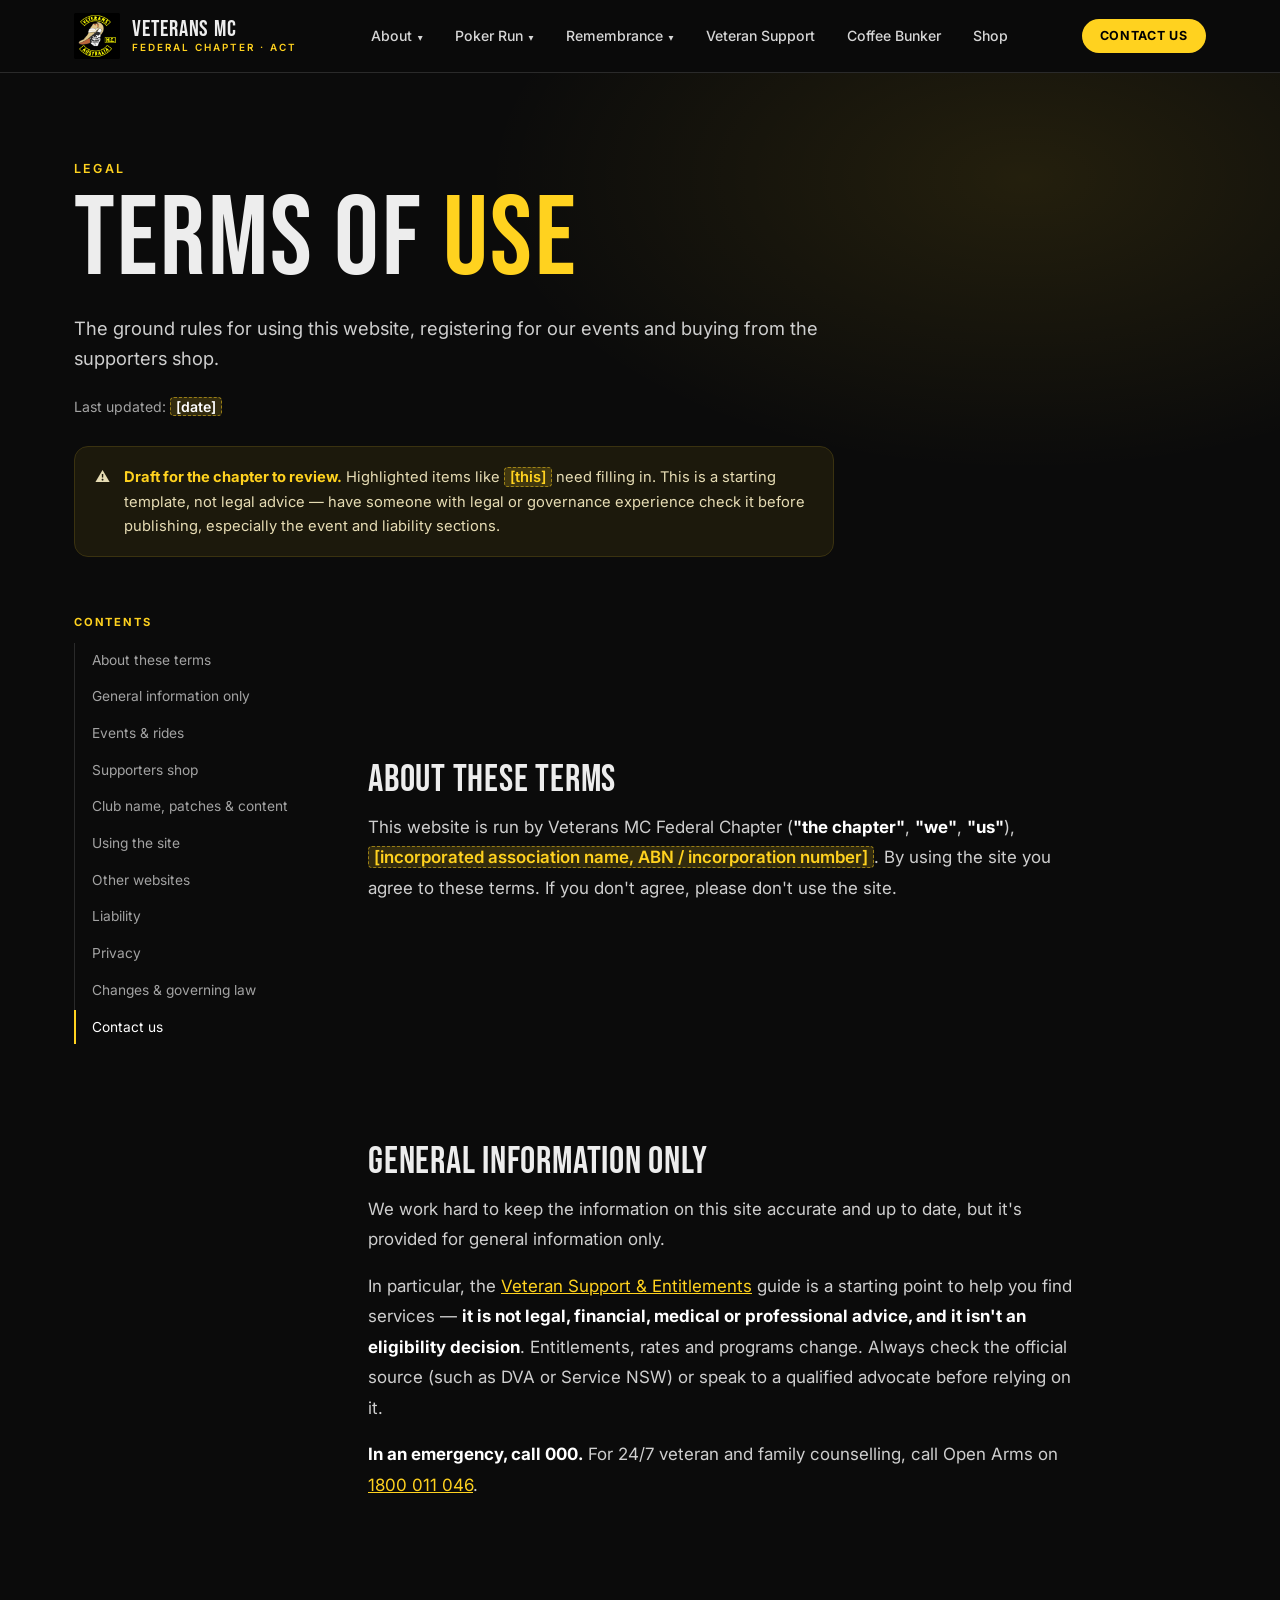
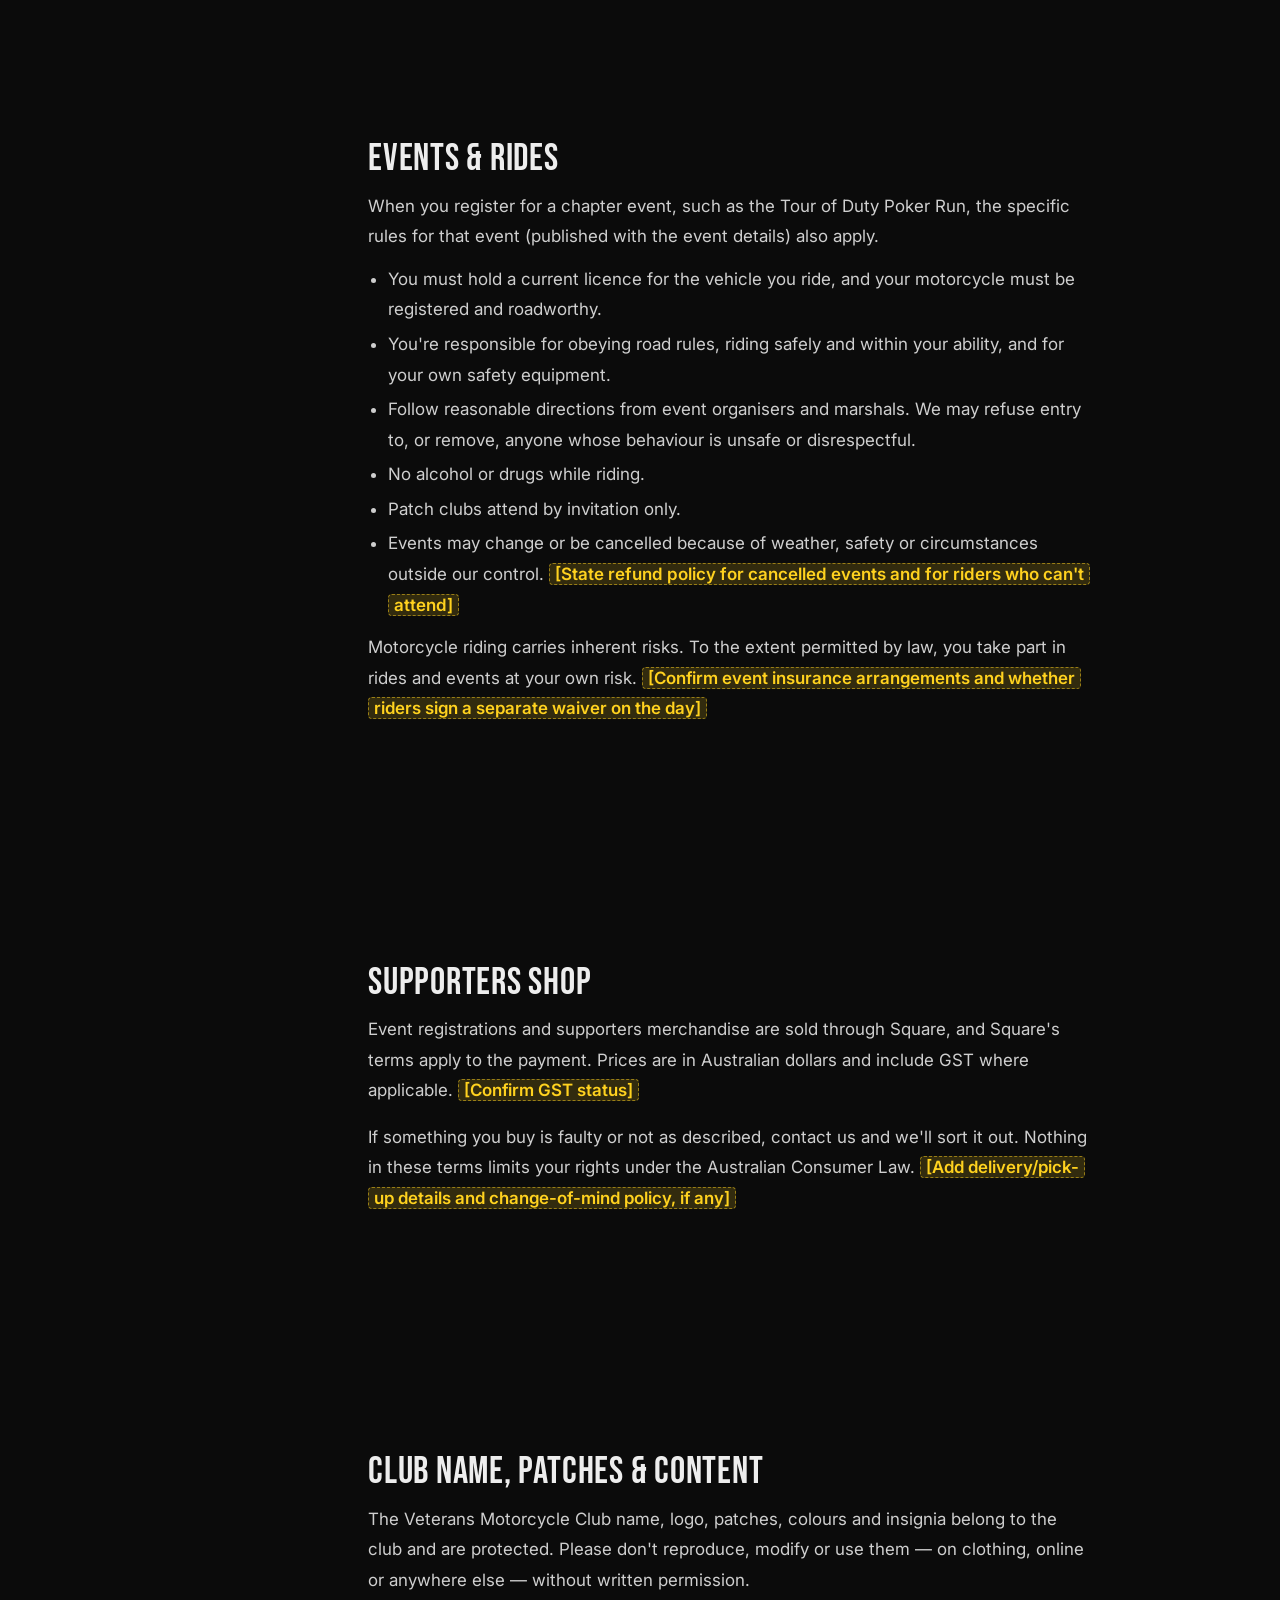
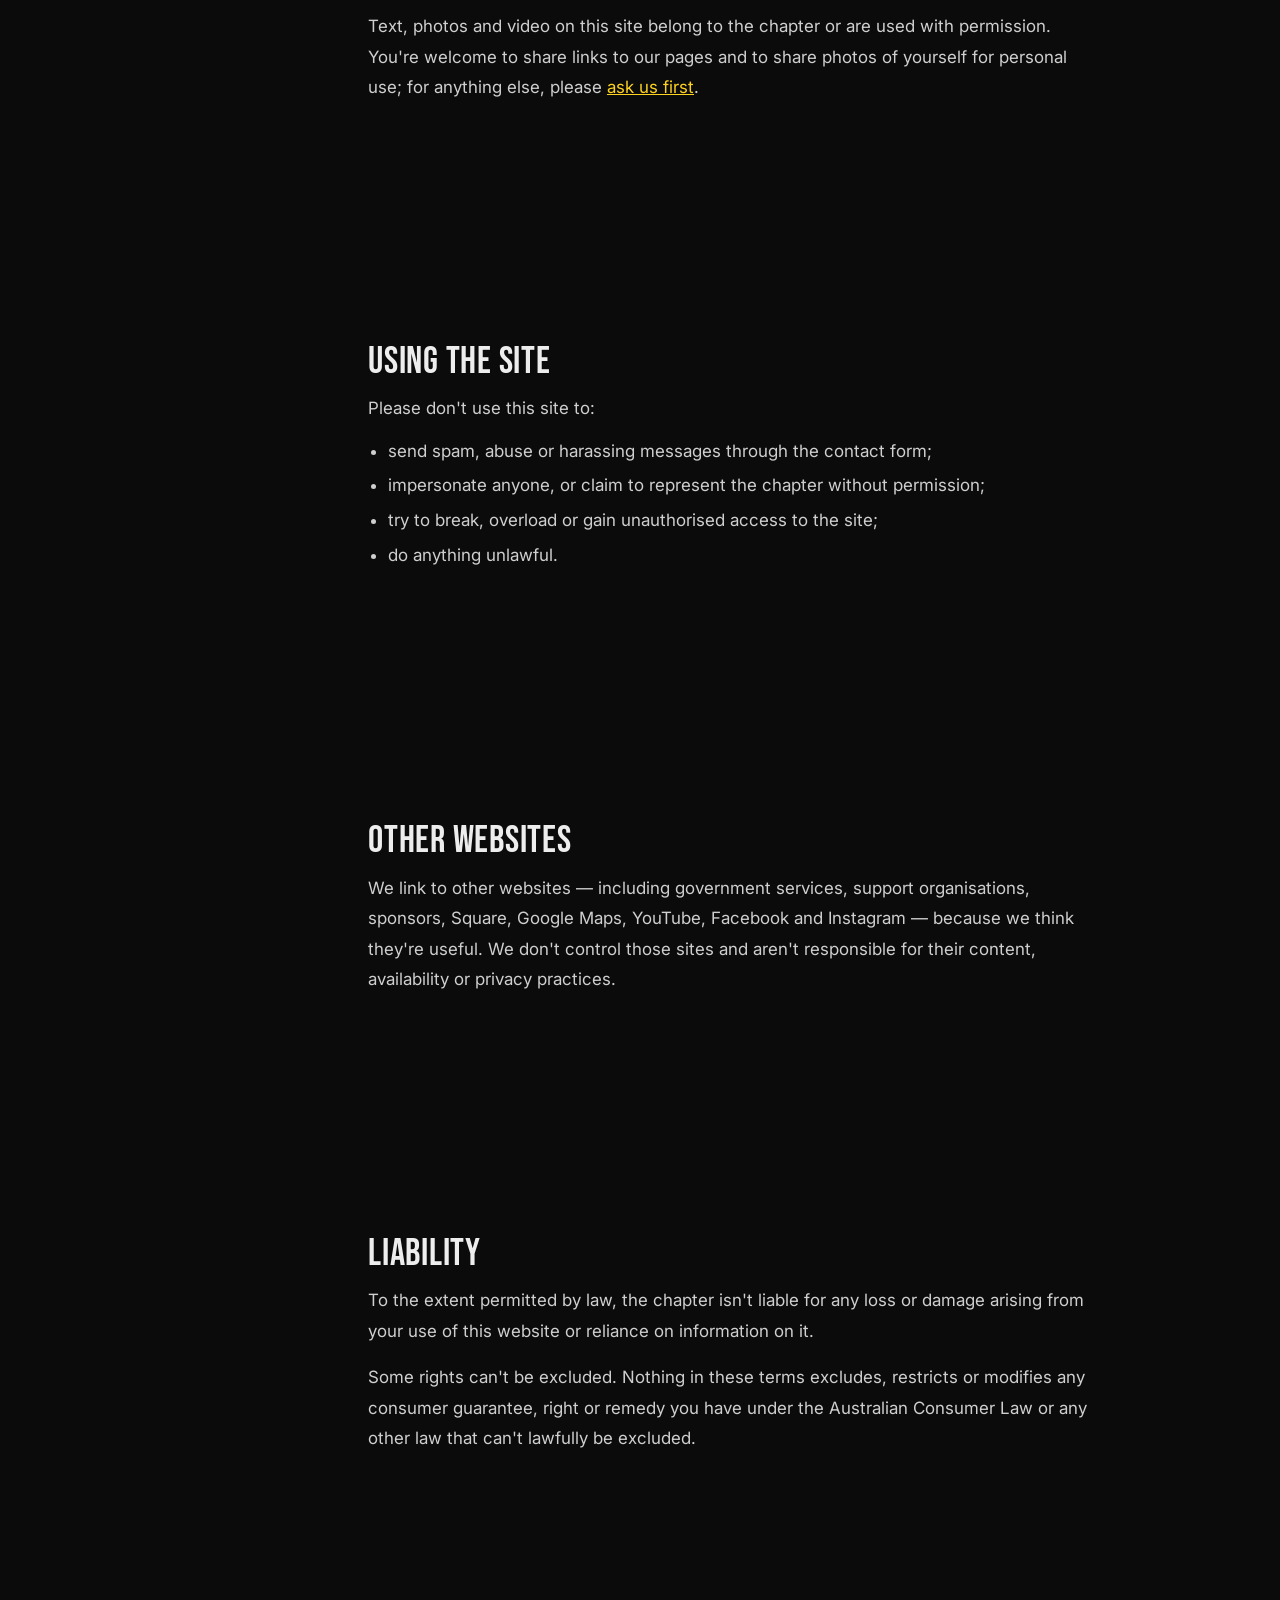
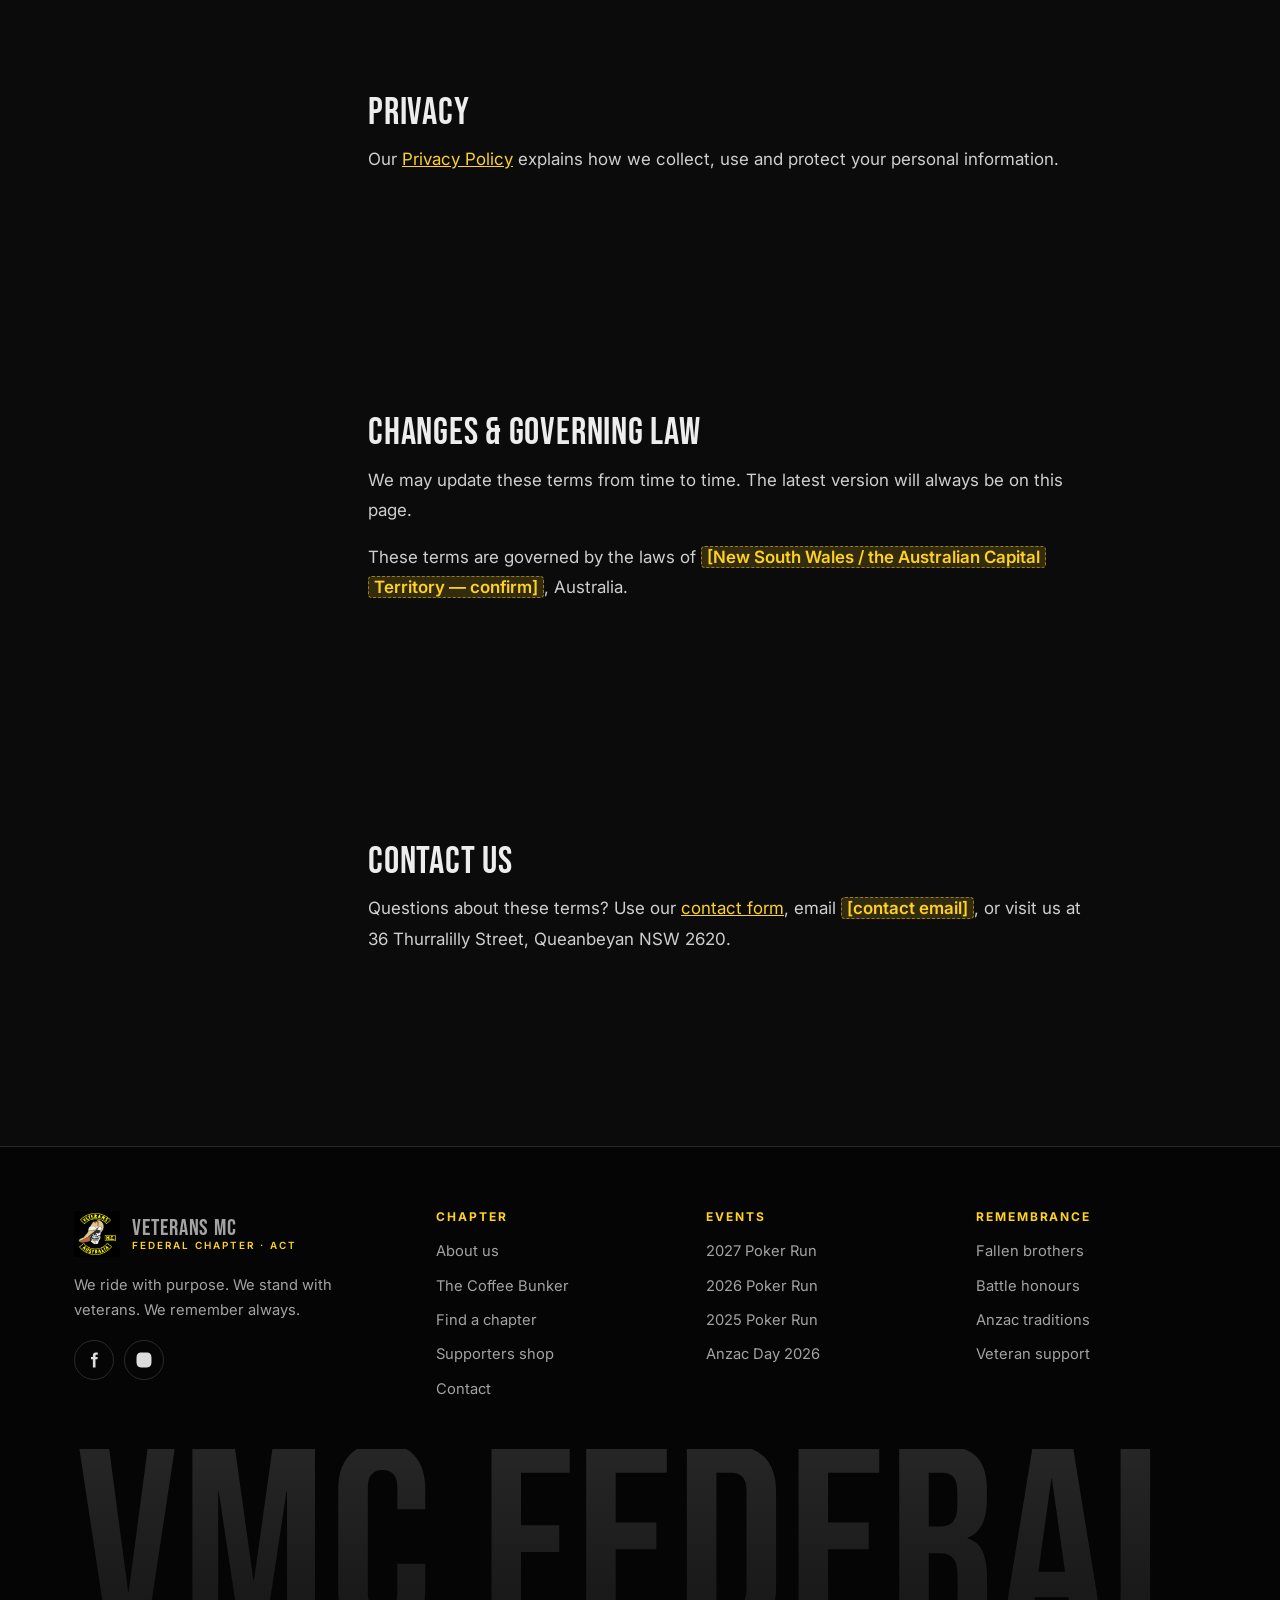
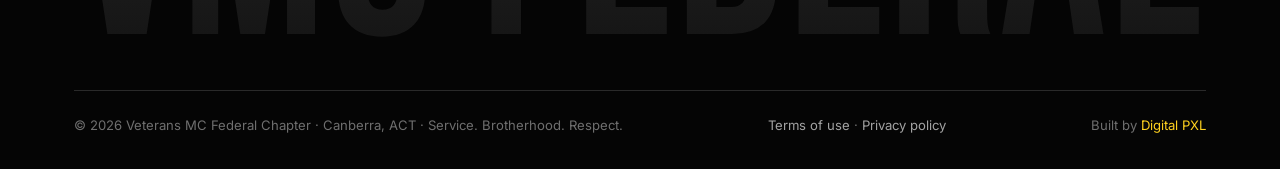
==== terms-of-use.html @ b3f66f4e "Add files via upload" ====
<!DOCTYPE html>
<html lang="en-AU">
<head>
<meta charset="utf-8">
<meta name="viewport" content="width=device-width, initial-scale=1">
<link rel="icon" href="favicon-32.png" type="image/png" sizes="32x32">
<link rel="icon" href="logo.png" type="image/png" sizes="300x300">
<link rel="apple-touch-icon" href="apple-touch-icon.png">
<meta name="theme-color" content="#0b0b0b">
<title>Terms of Use | Veterans MC Federal Chapter</title>
<meta name="description" content="Terms for using the Veterans MC Federal Chapter website, events and supporters shop.">
<link rel="preconnect" href="https://fonts.googleapis.com">
<link rel="preconnect" href="https://fonts.gstatic.com" crossorigin>
<link href="https://fonts.googleapis.com/css2?family=Bebas+Neue&family=Inter:wght@400;500;600;700&family=Source+Serif+4:ital,wght@0,400;1,400&display=swap" rel="stylesheet">
<link rel="stylesheet" href="styles.css">
</head>
<body>
<div id="site-header"></div>

<main id="main">
  <section class="phero plain" style="padding:90px 0 40px">
    <div class="wrap">
      <span class="eyebrow">Legal</span>
      <h1>Terms of <em>Use</em></h1>
      <p class="lead">The ground rules for using this website, registering for our events and buying from the supporters shop.</p>
      <div class="meta-row"><span>Last updated: <b class="ph-fill">[date]</b></span></div>
      <div class="draftnote"><span>⚠</span><div><b>Draft for the chapter to review.</b> Highlighted items like <span class="ph-fill">[this]</span> need filling in. This is a starting template, not legal advice — have someone with legal or governance experience check it before publishing, especially the event and liability sections.</div></div>
    </div>
  </section>

  <section style="padding-top:20px">
    <div class="wrap legal">
      <nav class="toc" aria-label="On this page">
        <b>Contents</b>
        <ol>
          <li><a href="#about">About these terms</a></li>
          <li><a href="#info">General information only</a></li>
          <li><a href="#events">Events &amp; rides</a></li>
          <li><a href="#shop">Supporters shop</a></li>
          <li><a href="#ip">Club name, patches &amp; content</a></li>
          <li><a href="#conduct">Using the site</a></li>
          <li><a href="#links">Other websites</a></li>
          <li><a href="#liability">Liability</a></li>
          <li><a href="#privacy">Privacy</a></li>
          <li><a href="#changes">Changes &amp; governing law</a></li>
          <li><a href="#contact">Contact us</a></li>
        </ol>
      </nav>

      <article class="prose">
        <section id="about">
          <h2>About these terms</h2>
          <p>This website is run by Veterans MC Federal Chapter (<strong>"the chapter"</strong>, <strong>"we"</strong>, <strong>"us"</strong>), <span class="ph-fill">[incorporated association name, ABN / incorporation number]</span>. By using the site you agree to these terms. If you don't agree, please don't use the site.</p>
        </section>

        <section id="info">
          <h2>General information only</h2>
          <p>We work hard to keep the information on this site accurate and up to date, but it's provided for general information only.</p>
          <p>In particular, the <a href="veteran-support.html">Veteran Support &amp; Entitlements</a> guide is a starting point to help you find services — <strong>it is not legal, financial, medical or professional advice, and it isn't an eligibility decision</strong>. Entitlements, rates and programs change. Always check the official source (such as DVA or Service NSW) or speak to a qualified advocate before relying on it.</p>
          <p><strong>In an emergency, call 000.</strong> For 24/7 veteran and family counselling, call Open Arms on <a href="tel:1800011046">1800 011 046</a>.</p>
        </section>

        <section id="events">
          <h2>Events &amp; rides</h2>
          <p>When you register for a chapter event, such as the Tour of Duty Poker Run, the specific rules for that event (published with the event details) also apply.</p>
          <ul>
            <li>You must hold a current licence for the vehicle you ride, and your motorcycle must be registered and roadworthy.</li>
            <li>You're responsible for obeying road rules, riding safely and within your ability, and for your own safety equipment.</li>
            <li>Follow reasonable directions from event organisers and marshals. We may refuse entry to, or remove, anyone whose behaviour is unsafe or disrespectful.</li>
            <li>No alcohol or drugs while riding.</li>
            <li>Patch clubs attend by invitation only.</li>
            <li>Events may change or be cancelled because of weather, safety or circumstances outside our control. <span class="ph-fill">[State refund policy for cancelled events and for riders who can't attend]</span></li>
          </ul>
          <p>Motorcycle riding carries inherent risks. To the extent permitted by law, you take part in rides and events at your own risk. <span class="ph-fill">[Confirm event insurance arrangements and whether riders sign a separate waiver on the day]</span></p>
        </section>

        <section id="shop">
          <h2>Supporters shop</h2>
          <p>Event registrations and supporters merchandise are sold through Square, and Square's terms apply to the payment. Prices are in Australian dollars and include GST where applicable. <span class="ph-fill">[Confirm GST status]</span></p>
          <p>If something you buy is faulty or not as described, contact us and we'll sort it out. Nothing in these terms limits your rights under the Australian Consumer Law. <span class="ph-fill">[Add delivery/pick-up details and change-of-mind policy, if any]</span></p>
        </section>

        <section id="ip">
          <h2>Club name, patches &amp; content</h2>
          <p>The Veterans Motorcycle Club name, logo, patches, colours and insignia belong to the club and are protected. Please don't reproduce, modify or use them — on clothing, online or anywhere else — without written permission.</p>
          <p>Text, photos and video on this site belong to the chapter or are used with permission. You're welcome to share links to our pages and to share photos of yourself for personal use; for anything else, please <a href="contact.html">ask us first</a>.</p>
        </section>

        <section id="conduct">
          <h2>Using the site</h2>
          <p>Please don't use this site to:</p>
          <ul>
            <li>send spam, abuse or harassing messages through the contact form;</li>
            <li>impersonate anyone, or claim to represent the chapter without permission;</li>
            <li>try to break, overload or gain unauthorised access to the site;</li>
            <li>do anything unlawful.</li>
          </ul>
        </section>

        <section id="links">
          <h2>Other websites</h2>
          <p>We link to other websites — including government services, support organisations, sponsors, Square, Google Maps, YouTube, Facebook and Instagram — because we think they're useful. We don't control those sites and aren't responsible for their content, availability or privacy practices.</p>
        </section>

        <section id="liability">
          <h2>Liability</h2>
          <p>To the extent permitted by law, the chapter isn't liable for any loss or damage arising from your use of this website or reliance on information on it.</p>
          <p>Some rights can't be excluded. Nothing in these terms excludes, restricts or modifies any consumer guarantee, right or remedy you have under the Australian Consumer Law or any other law that can't lawfully be excluded.</p>
        </section>

        <section id="privacy">
          <h2>Privacy</h2>
          <p>Our <a href="privacy-policy.html">Privacy Policy</a> explains how we collect, use and protect your personal information.</p>
        </section>

        <section id="changes">
          <h2>Changes &amp; governing law</h2>
          <p>We may update these terms from time to time. The latest version will always be on this page.</p>
          <p>These terms are governed by the laws of <span class="ph-fill">[New South Wales / the Australian Capital Territory — confirm]</span>, Australia.</p>
        </section>

        <section id="contact">
          <h2>Contact us</h2>
          <p>Questions about these terms? Use our <a href="contact.html">contact form</a>, email <span class="ph-fill">[contact email]</span>, or visit us at 36 Thurralilly Street, Queanbeyan NSW 2620.</p>
        </section>
      </article>
    </div>
  </section>
</main>

<div id="site-footer"></div>
<script src="site.js"></script>
<script>
  const tl = [...document.querySelectorAll(".toc a")];
  const spy = new IntersectionObserver(es => es.forEach(e => { if (e.isIntersecting) tl.forEach(a => a.classList.toggle("on", a.hash === "#" + e.target.id)); }), { rootMargin: "-25% 0px -65% 0px" });
  document.querySelectorAll(".prose section").forEach(s => spy.observe(s));
</script>
</body>
</html>
---- styles.css ----
:root{
    --bg:#0b0b0b; --bg-2:#141414; --bg-3:#1c1c1c; --line:#2a2a2a;
    --text:#ededed; --muted:#a3a3a3; --yellow:#ffd21f; --yellow-d:#e0b800;
    --radius:14px; --max:1180px;
    --img:"https://www.vmcfederal.com.au/wp-content/uploads";
  }
  *{box-sizing:border-box;margin:0;padding:0}
  html{scroll-behavior:smooth;scroll-padding-top:80px}
  body{background:var(--bg);color:var(--text);font:400 17px/1.65 Inter,system-ui,sans-serif;-webkit-font-smoothing:antialiased}
  img{display:block;max-width:100%}
  a{color:inherit}
  .wrap{max-width:var(--max);margin:0 auto;padding:0 24px}
  h1,h2,h3,.display{font-family:"Bebas Neue",Impact,sans-serif;font-weight:400;letter-spacing:.02em;line-height:1}
  h2{font-size:clamp(2.4rem,5vw,3.6rem)}
  h3{font-size:1.75rem}
  .eyebrow{font:600 .78rem/1 Inter,sans-serif;letter-spacing:.18em;text-transform:uppercase;color:var(--yellow);margin-bottom:14px;display:block}
  .lead{font-size:1.15rem;color:#cfcfcf;max-width:62ch}
  .muted{color:var(--muted)}
  section{padding:96px 0}
  .skip{position:absolute;left:-999px;top:8px;background:var(--yellow);color:#000;padding:8px 14px;z-index:100}
  .skip:focus{left:8px}
  :focus-visible{outline:2px solid var(--yellow);outline-offset:3px}

  /* Buttons */
  .btn{display:inline-flex;align-items:center;gap:8px;padding:14px 24px;border-radius:999px;font:700 .9rem/1 Inter,sans-serif;letter-spacing:.06em;text-transform:uppercase;text-decoration:none;transition:.2s}
  .btn-primary{background:var(--yellow);color:#000}
  .btn-primary:hover{background:#fff}
  .btn-ghost{border:1.5px solid rgba(255,255,255,.4);color:#fff}
  .btn-ghost:hover{border-color:var(--yellow);color:var(--yellow)}
  .link-arrow{color:var(--yellow);font-weight:600;text-decoration:none;font-size:.95rem}
  .link-arrow::after{content:" →";transition:.2s;display:inline-block}
  .link-arrow:hover::after{transform:translateX(4px)}

  /* Header */
  header{position:sticky;top:0;z-index:50;background:rgba(11,11,11,.88);backdrop-filter:blur(10px);border-bottom:1px solid var(--line)}
  .nav{display:flex;align-items:center;justify-content:space-between;height:72px;gap:24px}
  .brand{display:flex;align-items:center;gap:12px;text-decoration:none}
  .brand img{width:46px;height:46px}
  .brand span{font-family:"Bebas Neue";font-size:1.45rem;letter-spacing:.04em;line-height:1}
  .brand small{display:block;font:600 .62rem/1.2 Inter;letter-spacing:.2em;color:var(--yellow)}
  .menu{display:flex;align-items:center;gap:4px;list-style:none}
  .menu > li{position:relative}
  .menu a,.brand span,.nav .btn{white-space:nowrap}
  .menu a{display:block;padding:10px 14px;font-size:.88rem;font-weight:500;text-decoration:none;color:#d6d6d6;border-radius:8px}
  .menu a:hover{color:#fff;background:var(--bg-3)}
  .menu .has-sub > a::after{content:"▾";margin-left:6px;font-size:.7em}
  .sub{position:absolute;top:100%;left:0;min-width:230px;background:var(--bg-2);border:1px solid var(--line);border-radius:12px;padding:8px;list-style:none;opacity:0;visibility:hidden;transform:translateY(6px);transition:.18s}
  .has-sub:hover .sub,.has-sub:focus-within .sub{opacity:1;visibility:visible;transform:none}
  .sub small{display:block;color:var(--muted);font-size:.75rem}
  .nav .btn{padding:11px 18px;font-size:.78rem}
  .burger{display:none;background:none;border:0;color:#fff;font-size:1.6rem;cursor:pointer}

  /* Hero */
  .hero{position:relative;min-height:88vh;display:flex;align-items:flex-end;padding:0 0 88px;
    background:linear-gradient(180deg,rgba(0,0,0,.25) 0%,rgba(0,0,0,.55) 55%,var(--bg) 100%),
    url("https://www.vmcfederal.com.au/wp-content/uploads/2026/05/034e1cb2aaabbdb68003de60b2b98900_WarMemorialCanberra.jpg") center 30%/cover no-repeat}
  .hero h1{font-size:clamp(3.6rem,10vw,8rem);text-shadow:0 4px 30px rgba(0,0,0,.6)}
  .hero h1 em{font-style:normal;color:var(--yellow);display:block}
  .hero .tag{font:700 .9rem/1 Inter;letter-spacing:.32em;text-transform:uppercase;margin:22px 0 18px;color:#fff}
  .hero .tag b{color:var(--yellow)}
  .hero p{max-width:56ch;font-size:1.15rem;color:#e2e2e2}
  .hero .ctas{display:flex;flex-wrap:wrap;gap:12px;margin-top:32px}

  /* Values strip */
  .values{background:var(--yellow);color:#000;padding:22px 0;overflow:hidden}
  .values .row{display:flex;justify-content:center;gap:clamp(20px,6vw,80px);flex-wrap:wrap}
  .values span{font-family:"Bebas Neue";font-size:clamp(1.6rem,3.5vw,2.4rem);letter-spacing:.06em}
  .values span+span::before{content:"✦";margin-right:clamp(20px,6vw,80px);font-size:.6em;vertical-align:middle}

  /* Intro */
  .split{display:grid;grid-template-columns:1.05fr .95fr;gap:64px;align-items:center}
  .split p+p{margin-top:16px}
  .photo-stack{position:relative}
  .photo-stack img{border-radius:var(--radius);width:100%;aspect-ratio:4/5;object-fit:cover}
  .photo-stack .inset{position:absolute;width:48%;aspect-ratio:1;left:-40px;bottom:-40px;border:6px solid var(--bg);box-shadow:0 20px 40px rgba(0,0,0,.5)}
  .pull{margin-top:28px;padding:18px 22px;border-left:3px solid var(--yellow);background:var(--bg-2);border-radius:0 10px 10px 0;font-weight:600}

  /* Pillars */
  .pillars{background:var(--bg-2)}
  .head{display:flex;justify-content:space-between;align-items:end;gap:24px;margin-bottom:48px;flex-wrap:wrap}
  .grid4{display:grid;grid-template-columns:repeat(4,1fr);gap:20px}
  .pillar{background:var(--bg);border:1px solid var(--line);border-radius:var(--radius);padding:30px 26px;transition:.25s}
  .pillar:hover{border-color:var(--yellow);transform:translateY(-4px)}
  .pillar .ico{width:48px;height:48px;border-radius:12px;background:rgba(255,210,31,.12);display:grid;place-items:center;margin-bottom:20px}
  .pillar .ico svg{width:24px;height:24px;stroke:var(--yellow);fill:none;stroke-width:1.8}
  .pillar h3{margin-bottom:10px}
  .pillar p{color:var(--muted);font-size:.96rem}

  /* Featured event */
  .feature{position:relative;border-radius:22px;overflow:hidden;min-height:440px;display:flex;align-items:center;
    background:linear-gradient(90deg,rgba(0,0,0,.92) 0%,rgba(0,0,0,.7) 45%,rgba(0,0,0,.1) 100%),
    url("https://www.vmcfederal.com.au/wp-content/uploads/2026/07/007EagleHawk_DSC0135-1024x576-1.jpg") center/cover}
  .feature .inner{padding:56px;max-width:600px}
  .feature h2{font-size:clamp(2.8rem,6vw,4.4rem)}
  .feature p{margin:16px 0 28px;color:#d8d8d8}
  .chip{display:inline-block;background:var(--yellow);color:#000;font:700 .72rem/1 Inter;letter-spacing:.14em;text-transform:uppercase;padding:8px 12px;border-radius:6px;margin-bottom:18px}
  .past{display:flex;gap:18px;margin-top:22px;font-size:.9rem}
  .past a{color:var(--muted)} .past a:hover{color:#fff}

  /* Cards */
  .grid3{display:grid;grid-template-columns:repeat(3,1fr);gap:24px}
  .card{background:var(--bg-2);border:1px solid var(--line);border-radius:var(--radius);overflow:hidden;display:flex;flex-direction:column;text-decoration:none;transition:.25s}
  .card:hover{border-color:#444;transform:translateY(-4px)}
  .card img{aspect-ratio:16/10;object-fit:cover;width:100%;transition:.5s}
  .card:hover img{transform:scale(1.04)}
  .card .imgbox{overflow:hidden}
  .card .body{padding:24px;display:flex;flex-direction:column;gap:10px;flex:1}
  .card .body p{color:var(--muted);font-size:.95rem;flex:1}
  .card .meta{font:600 .72rem/1 Inter;letter-spacing:.14em;text-transform:uppercase;color:var(--yellow)}

  /* Media */
  .media{background:var(--bg-2)}
  .videos{display:grid;grid-template-columns:1fr 1fr;gap:24px}
  .video{position:relative;border-radius:var(--radius);overflow:hidden;aspect-ratio:16/9;background:#000;cursor:pointer;border:0;padding:0;width:100%}
  .video img{width:100%;height:100%;object-fit:cover;opacity:.75;transition:.3s}
  .video:hover img{opacity:1}
  .video .play{position:absolute;inset:0;margin:auto;width:76px;height:76px;border-radius:50%;background:var(--yellow);display:grid;place-items:center;transition:.2s}
  .video:hover .play{transform:scale(1.08)}
  .video .play::before{content:"";border-left:22px solid #000;border-top:13px solid transparent;border-bottom:13px solid transparent;margin-left:6px}
  .video .cap{position:absolute;left:18px;bottom:16px;font-family:"Bebas Neue";font-size:1.5rem;color:#fff;text-shadow:0 2px 10px #000}
  .video iframe{position:absolute;inset:0;width:100%;height:100%;border:0}

  /* Remembrance */
  .remember{position:relative;text-align:center;padding:130px 0;
    background:linear-gradient(rgba(0,0,0,.82),rgba(0,0,0,.9)),url("https://www.vmcfederal.com.au/wp-content/uploads/2026/05/remembrance.jpg") center/cover fixed}
  .poppy{width:44px;height:44px;margin:0 auto 22px}
  .ode{font-family:"Source Serif 4",Georgia,serif;font-style:italic;font-size:clamp(1.25rem,2.4vw,1.6rem);line-height:1.7;color:#e8e8e8;margin:28px auto 34px;max-width:48ch}
  .lest{font-family:"Bebas Neue";font-size:2.4rem;letter-spacing:.12em;color:var(--yellow)}
  .remember .ctas{display:flex;justify-content:center;gap:12px;margin-top:36px;flex-wrap:wrap}

  /* Help band */
  .help{background:var(--bg-3);border-top:1px solid var(--line);border-bottom:1px solid var(--line);padding:44px 0}
  .help .row{display:flex;align-items:center;justify-content:space-between;gap:28px;flex-wrap:wrap}
  .help h3{font-size:2rem}
  .help p{color:var(--muted);max-width:60ch}
  .help .nums{display:flex;gap:14px;flex-wrap:wrap}
  .num{background:var(--bg);border:1px solid var(--line);border-radius:12px;padding:14px 20px;text-decoration:none}
  .num b{display:block;font-size:1.25rem;color:var(--yellow)}
  .num span{font-size:.8rem;color:var(--muted)}

  /* Sponsors */
  .major{display:grid;grid-template-columns:auto 1fr auto;gap:36px;align-items:center;background:var(--bg-2);border:1px solid var(--line);border-radius:var(--radius);padding:32px 36px;margin-bottom:48px}
  .major img{height:80px;width:auto;background:#fff;border-radius:10px;padding:10px}
  .logos{display:grid;grid-template-columns:repeat(auto-fill,minmax(150px,1fr));gap:14px}
  .logo{background:#f4f4f4;border-radius:12px;height:96px;display:grid;place-items:center;padding:16px;transition:.2s}
  .logo img{max-height:62px;width:auto;object-fit:contain;filter:grayscale(1);opacity:.85;transition:.2s}
  .logo:hover img{filter:none;opacity:1}
  .logo:hover{transform:translateY(-3px)}
  .supports{margin-top:56px;display:flex;gap:28px;align-items:center;flex-wrap:wrap;flex-direction:row-reverse;justify-content:flex-end}
  .supports img{height:72px;width:auto;border-radius:10px}

  /* Footer */
  footer{background:#050505;border-top:1px solid var(--line);padding:64px 0 32px;font-size:.92rem}
  .fgrid{display:grid;grid-template-columns:1.4fr 1fr 1fr 1fr;gap:40px}
  footer h4{font:700 .75rem/1 Inter;letter-spacing:.16em;text-transform:uppercase;color:var(--yellow);margin-bottom:16px}
  footer ul{list-style:none;display:grid;gap:10px}
  footer a{color:var(--muted);text-decoration:none} footer a:hover{color:#fff}
  .social{display:flex;gap:10px;margin-top:18px}
  .social a{width:40px;height:40px;border-radius:50%;border:1px solid var(--line);display:grid;place-items:center}
  .social a:hover{border-color:var(--yellow)}
  .social svg{width:18px;height:18px;fill:#ddd}
  .fbottom{margin-top:48px;padding-top:24px;border-top:1px solid var(--line);display:flex;justify-content:space-between;gap:16px;flex-wrap:wrap;color:#6f6f6f;font-size:.82rem}

  footer{overflow:hidden}
  footer .fbottom{margin-top:0}
  .bigmark{font-family:"Bebas Neue",Impact,sans-serif;font-size:21vw;line-height:.78;text-align:center;white-space:nowrap;
    letter-spacing:.01em;margin:48px 0 32px;user-select:none;
    background:linear-gradient(180deg,#262626 0%,#141414 100%);-webkit-background-clip:text;background-clip:text;color:transparent}

  /* Reveal */
  .reveal{opacity:0;transform:translateY(24px);transition:opacity .7s ease,transform .7s ease}
  .reveal.in{opacity:1;transform:none}
  @media (prefers-reduced-motion:reduce){.reveal{opacity:1;transform:none;transition:none}html{scroll-behavior:auto}}

  /* Responsive */
  @media (max-width:1000px){
    .grid4{grid-template-columns:1fr 1fr}
    .fgrid{grid-template-columns:1fr 1fr}
    .major{grid-template-columns:1fr;text-align:left}
  }
  @media (max-width:1060px){
    .burger{display:block}
    .menu{position:fixed;inset:72px 0 auto 0;flex-direction:column;align-items:stretch;background:var(--bg);border-bottom:1px solid var(--line);padding:12px 20px 24px;gap:0;display:none;max-height:calc(100vh - 72px);overflow:auto}
    .menu.open{display:flex}
    .menu a{padding:14px 8px;font-size:1rem}
    .sub{position:static;opacity:1;visibility:visible;transform:none;border:0;background:none;padding:0 0 0 14px}
    .nav > .btn{display:none}
  }
  @media (max-width:860px){
    .split,.grid3,.videos{grid-template-columns:1fr}
    .photo-stack .inset{left:auto;right:-10px;bottom:-30px}
    .feature .inner{padding:36px 28px}
    .remember{background-attachment:scroll}
    section{padding:72px 0}
  }
  @media (max-width:560px){
    .grid4,.fgrid{grid-template-columns:1fr}
    .hero{min-height:80vh}
  }

  /* Shared: event pages */
  .menu a.active{color:var(--yellow)}
  .ctaband{background:var(--yellow);color:#000;text-align:center;padding:88px 0}
  .ctaband h2{font-size:clamp(2.6rem,6vw,4.6rem)}
  .ctaband p{max-width:52ch;margin:16px auto 30px;font-size:1.08rem}
  .ctaband .btn-dark{background:#000;color:var(--yellow)}
  .ctaband .btn-dark:hover{background:#222}
  .ctaband .btn-line{border:1.5px solid #000;color:#000}
  .ctaband .btn-line:hover{background:rgba(0,0,0,.08)}
  .ctaband .ctas{display:flex;gap:12px;justify-content:center;flex-wrap:wrap}
  .chips{display:flex;flex-wrap:wrap;gap:10px;margin-top:28px}
  .chips span{border:1px solid var(--line);background:var(--bg-2);border-radius:999px;padding:9px 16px;font-size:.88rem;color:#cfcfcf}
  /* Shared: photo gallery + lightbox */
  .gallery{columns:4 240px;column-gap:12px;margin-top:40px}
  .gallery button{display:block;width:100%;margin:0 0 12px;padding:0;border:0;background:var(--bg-2);border-radius:10px;overflow:hidden;cursor:zoom-in;break-inside:avoid}
  .gallery img{width:100%;height:auto;display:block;transition:transform .5s}
  .gallery button:hover img{transform:scale(1.04)}
  .gallery button.hide{display:none}
  .more{text-align:center;margin-top:28px}
  .more button{cursor:pointer;background:none;font:inherit}
  .lb{position:fixed;inset:0;z-index:100;background:rgba(0,0,0,.94);display:none;align-items:center;justify-content:center}
  .lb.open{display:flex}
  .lb img{max-width:92vw;max-height:84vh;border-radius:8px;box-shadow:0 20px 60px rgba(0,0,0,.6)}
  .lb button{position:absolute;background:rgba(255,255,255,.1);border:1px solid rgba(255,255,255,.2);color:#fff;width:52px;height:52px;border-radius:50%;font-size:1.4rem;cursor:pointer}
  .lb button:hover{background:var(--yellow);color:#000}
  .lb .prev{left:20px;top:50%;transform:translateY(-50%)}
  .lb .next{right:20px;top:50%;transform:translateY(-50%)}
  .lb .close{top:20px;right:20px}
  .lb .count{position:absolute;bottom:22px;left:0;right:0;text-align:center;color:var(--muted);font-size:.88rem;letter-spacing:.1em}
  @media (max-width:560px){.lb .prev,.lb .next{top:auto;bottom:60px;transform:none}}

  /* Shared: inner-page hero */
  .phero{position:relative;padding:110px 0 80px;background-size:cover;background-position:center;overflow:hidden}
  .phero::before{content:"";position:absolute;inset:0;background:linear-gradient(180deg,rgba(0,0,0,.55),rgba(0,0,0,.7) 60%,var(--bg))}
  .phero.plain::before{background:radial-gradient(60% 80% at 80% 20%,rgba(255,210,31,.10),transparent 70%)}
  .phero .wrap{position:relative}
  .phero h1{font-size:clamp(3.4rem,9vw,7rem);line-height:.92}
  .phero h1 em{font-style:normal;color:var(--yellow)}
  .phero .lead{margin-top:20px}
  .phero .ctas{display:flex;gap:12px;flex-wrap:wrap;margin-top:28px}
  .crumbs{font-size:.82rem;color:var(--muted);margin-bottom:18px}
  .crumbs a{color:var(--muted);text-decoration:none} .crumbs a:hover{color:var(--yellow)}

  /* Shared: long-form reading */
  .prose{max-width:720px}
  .prose h2{font-size:clamp(2rem,4vw,2.8rem);margin:56px 0 16px}
  .prose h2:first-child{margin-top:0}
  .prose h3{font-size:1.6rem;margin:34px 0 10px;color:var(--yellow)}
  .prose p{color:#cfcfcf;font-size:1.06rem;line-height:1.8}
  .prose p+p{margin-top:16px}
  .prose .dropcap::first-letter{font-family:"Bebas Neue";float:left;font-size:4.6rem;line-height:.8;padding:8px 12px 0 0;color:var(--yellow)}
  .lcard{background:var(--bg);border:1px solid var(--line);border-top:3px solid var(--yellow);border-radius:var(--radius);padding:28px 24px}
  .lcard h3{margin:14px 0 10px}
  .lestband{text-align:center;padding:100px 0}
  .lestband .lest{font-family:"Bebas Neue";font-size:clamp(2.6rem,6vw,4.4rem);letter-spacing:.12em;color:var(--yellow)}
  /* Shared: filter chips */
  .filters{display:flex;flex-wrap:wrap;gap:8px;margin-top:32px}
  .filters button{cursor:pointer;font:600 .85rem/1 Inter;padding:11px 16px;border-radius:999px;border:1px solid var(--line);background:var(--bg-2);color:#d0d0d0;transition:.2s}
  .filters button:hover{border-color:#555;color:#fff}
  .filters button[aria-pressed="true"]{background:var(--yellow);border-color:var(--yellow);color:#000}
  .filters button span{opacity:.6;margin-left:6px;font-weight:500}
  /* Shared: legal pages */
  .legal{display:grid;grid-template-columns:230px 1fr;gap:64px;align-items:start}
  .legal .toc{position:sticky;top:110px;font-size:.86rem}
  .legal .toc b{display:block;font:700 .7rem/1 Inter;letter-spacing:.16em;text-transform:uppercase;color:var(--yellow);margin-bottom:14px}
  .legal .toc ol{list-style:none;display:grid;gap:2px;border-left:1px solid var(--line);counter-reset:t}
  .legal .toc a{display:block;padding:6px 0 6px 16px;margin-left:-1px;border-left:2px solid transparent;color:var(--muted);text-decoration:none}
  .legal .toc a:hover{color:#fff}
  .legal .toc a.on{color:#fff;border-left-color:var(--yellow)}
  .legal .prose section{scroll-margin-top:110px}
  .legal .prose h2{font-size:clamp(1.8rem,3.4vw,2.4rem);margin:48px 0 12px}
  .legal .prose ul{color:#cfcfcf;padding-left:20px;margin:12px 0;line-height:1.8}
  .legal .prose li+li{margin-top:4px}
  .legal .prose a{color:var(--yellow)}
  .legal .prose strong{color:#fff}
  .ph-fill{background:rgba(255,210,31,.16);color:var(--yellow);border:1px dashed rgba(255,210,31,.5);border-radius:4px;padding:0 5px;font-weight:600;-webkit-box-decoration-break:clone;box-decoration-break:clone;overflow-wrap:anywhere}
  .draftnote{display:flex;gap:14px;align-items:flex-start;background:rgba(255,210,31,.07);border:1px solid #3a3210;border-radius:14px;padding:18px 20px;margin-top:28px;max-width:760px;font-size:.92rem;color:#e6dcb4}
  .draftnote b{color:var(--yellow)}
  .meta-row{display:flex;gap:24px;flex-wrap:wrap;margin-top:22px;font-size:.88rem;color:var(--muted)}
  .meta-row span b{color:#fff;font-weight:600}
  .summary{display:grid;grid-template-columns:repeat(3,1fr);gap:14px;margin:6px 0 10px}
  .summary div{background:var(--bg-2);border:1px solid var(--line);border-radius:12px;padding:18px}
  .summary b{display:block;font-family:"Bebas Neue";font-size:1.35rem;letter-spacing:.03em;color:#fff;margin-bottom:4px}
  .summary span{font-size:.88rem;color:var(--muted);line-height:1.5;display:block}
  @media (max-width:960px){.legal{grid-template-columns:1fr}.legal .toc{display:none}.summary{grid-template-columns:1fr}}
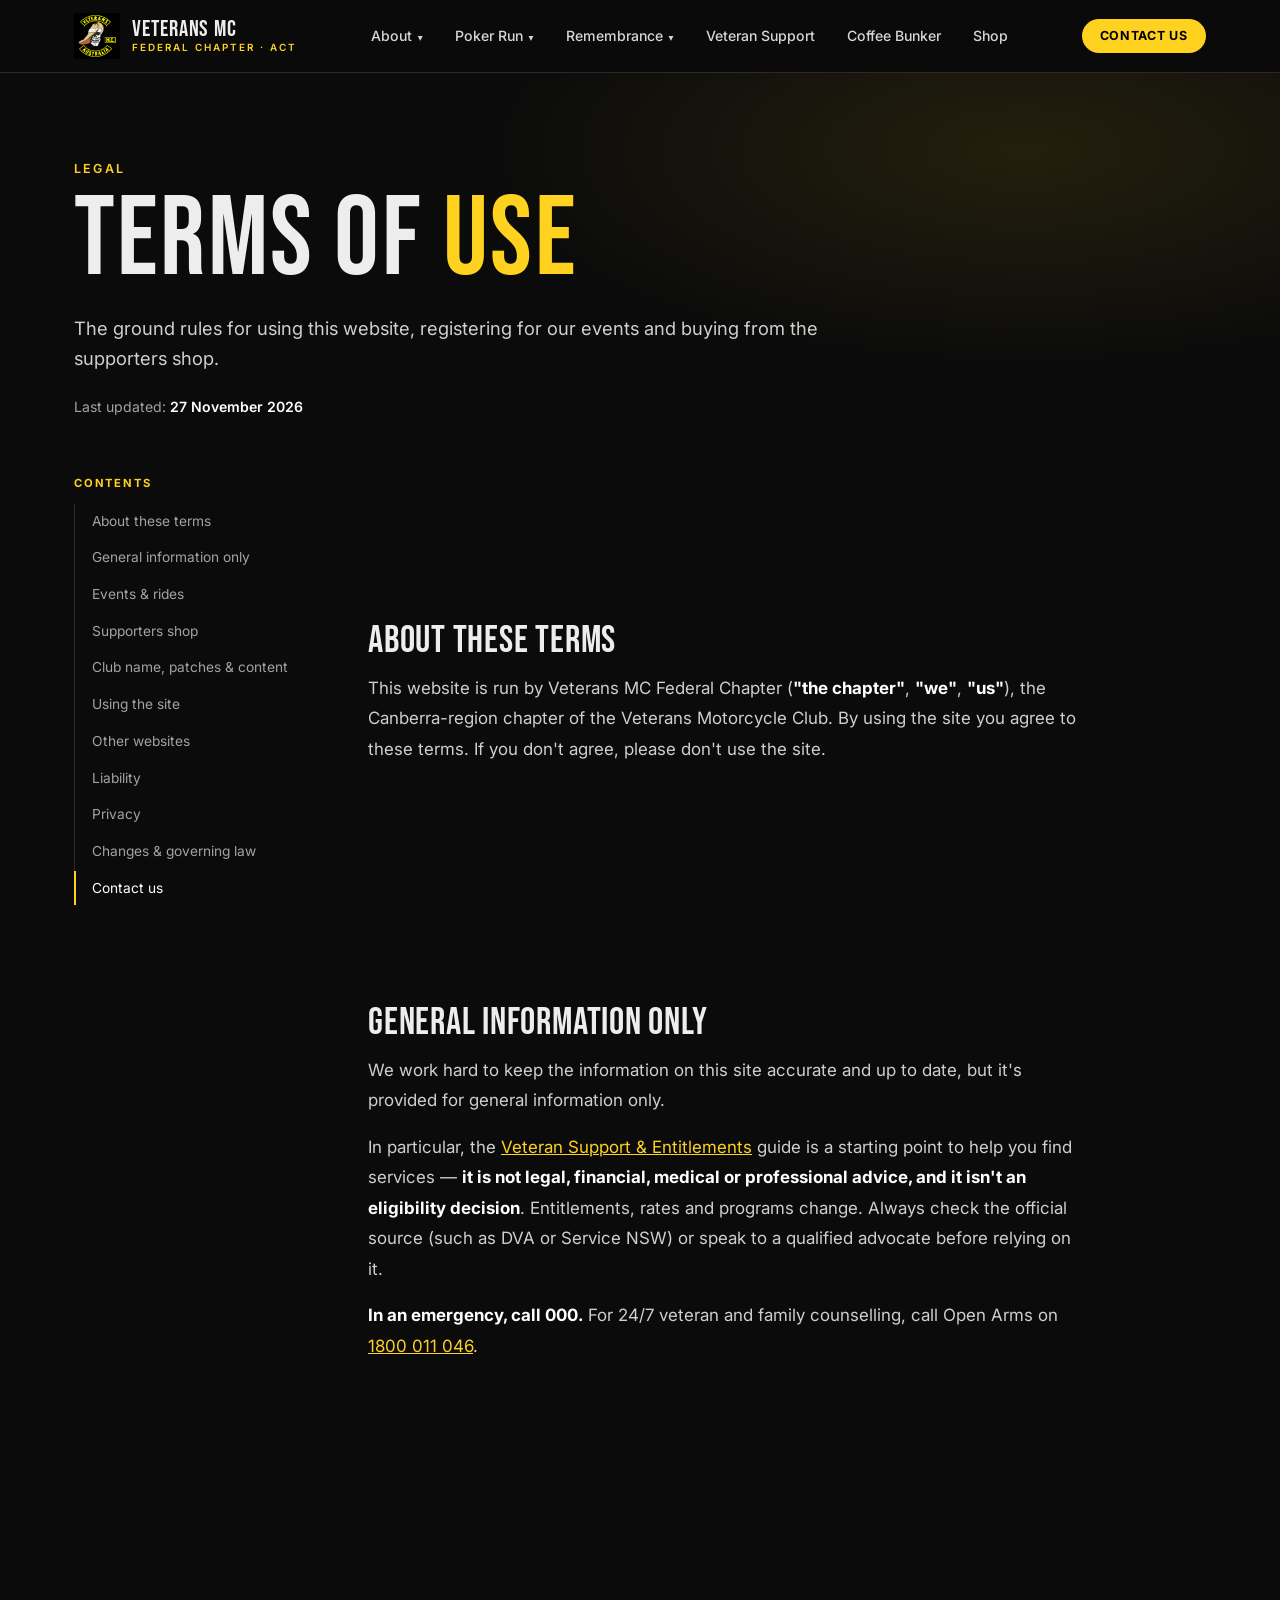
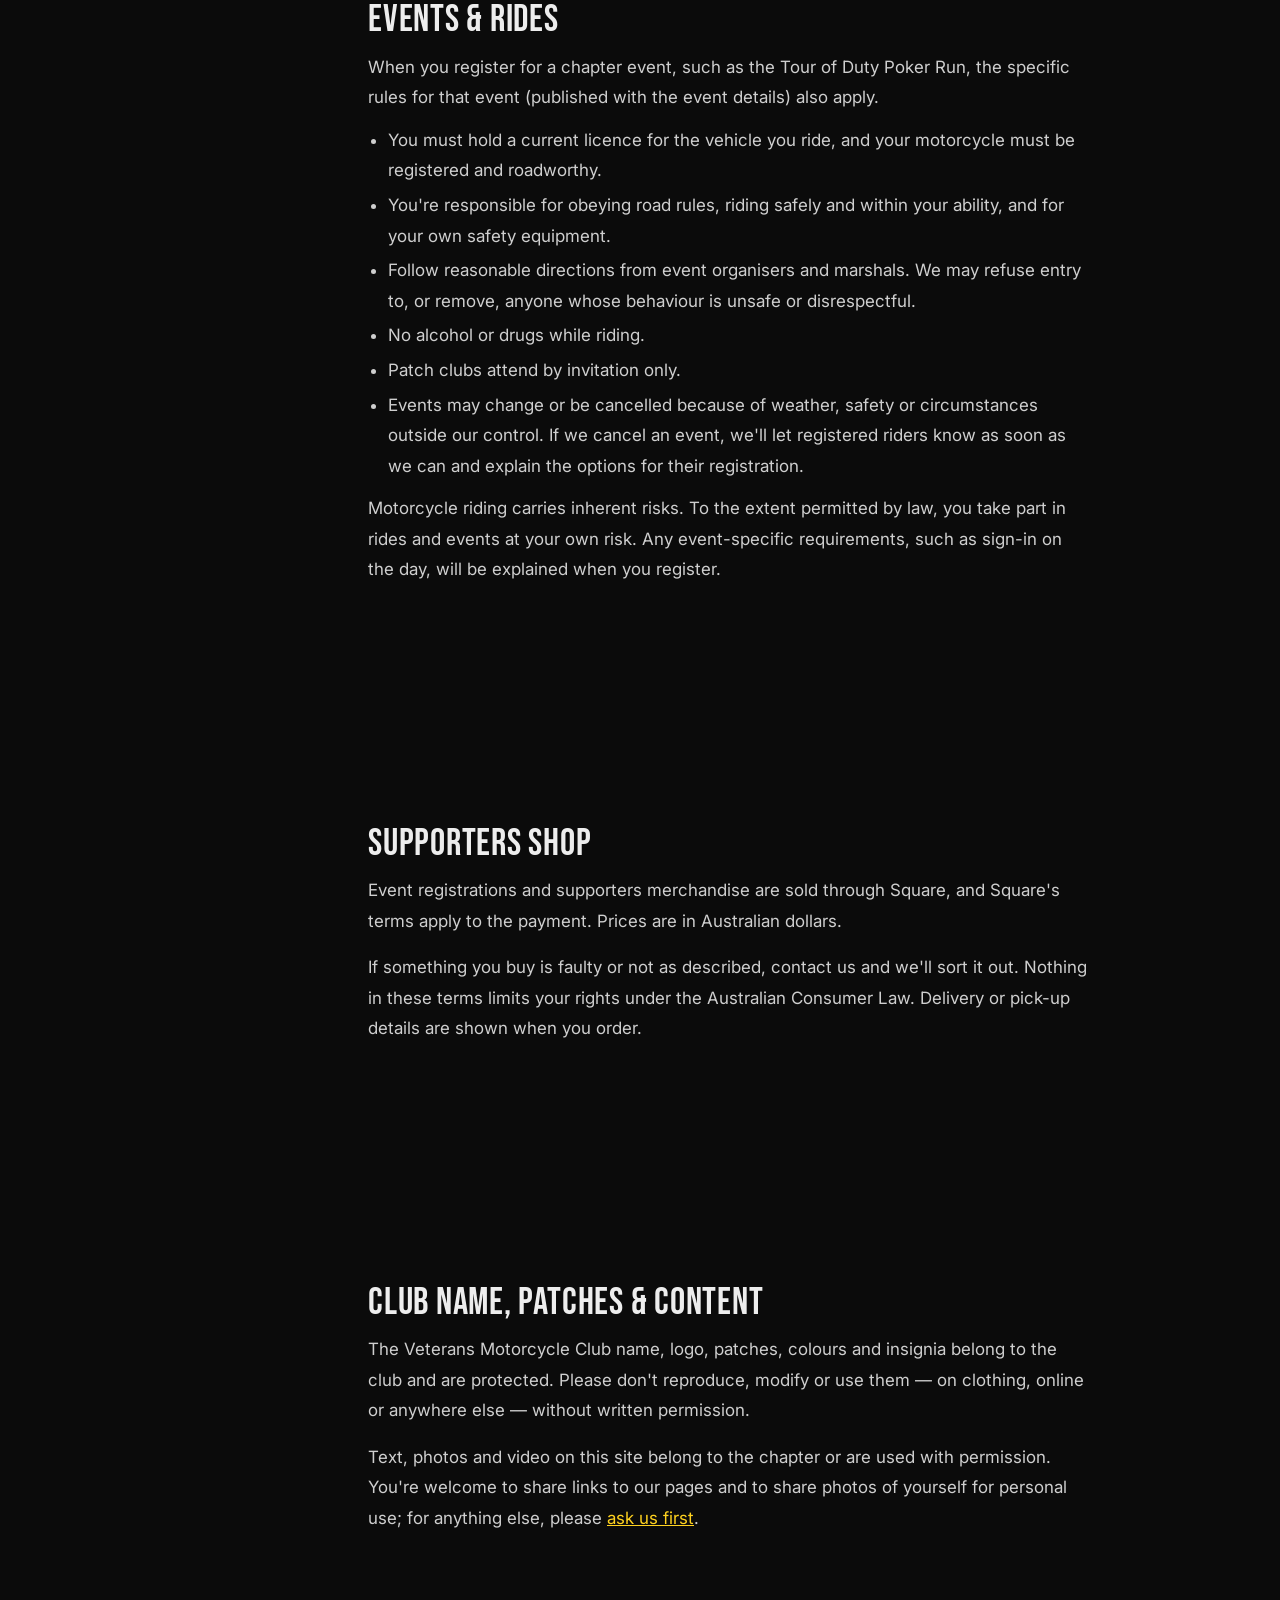
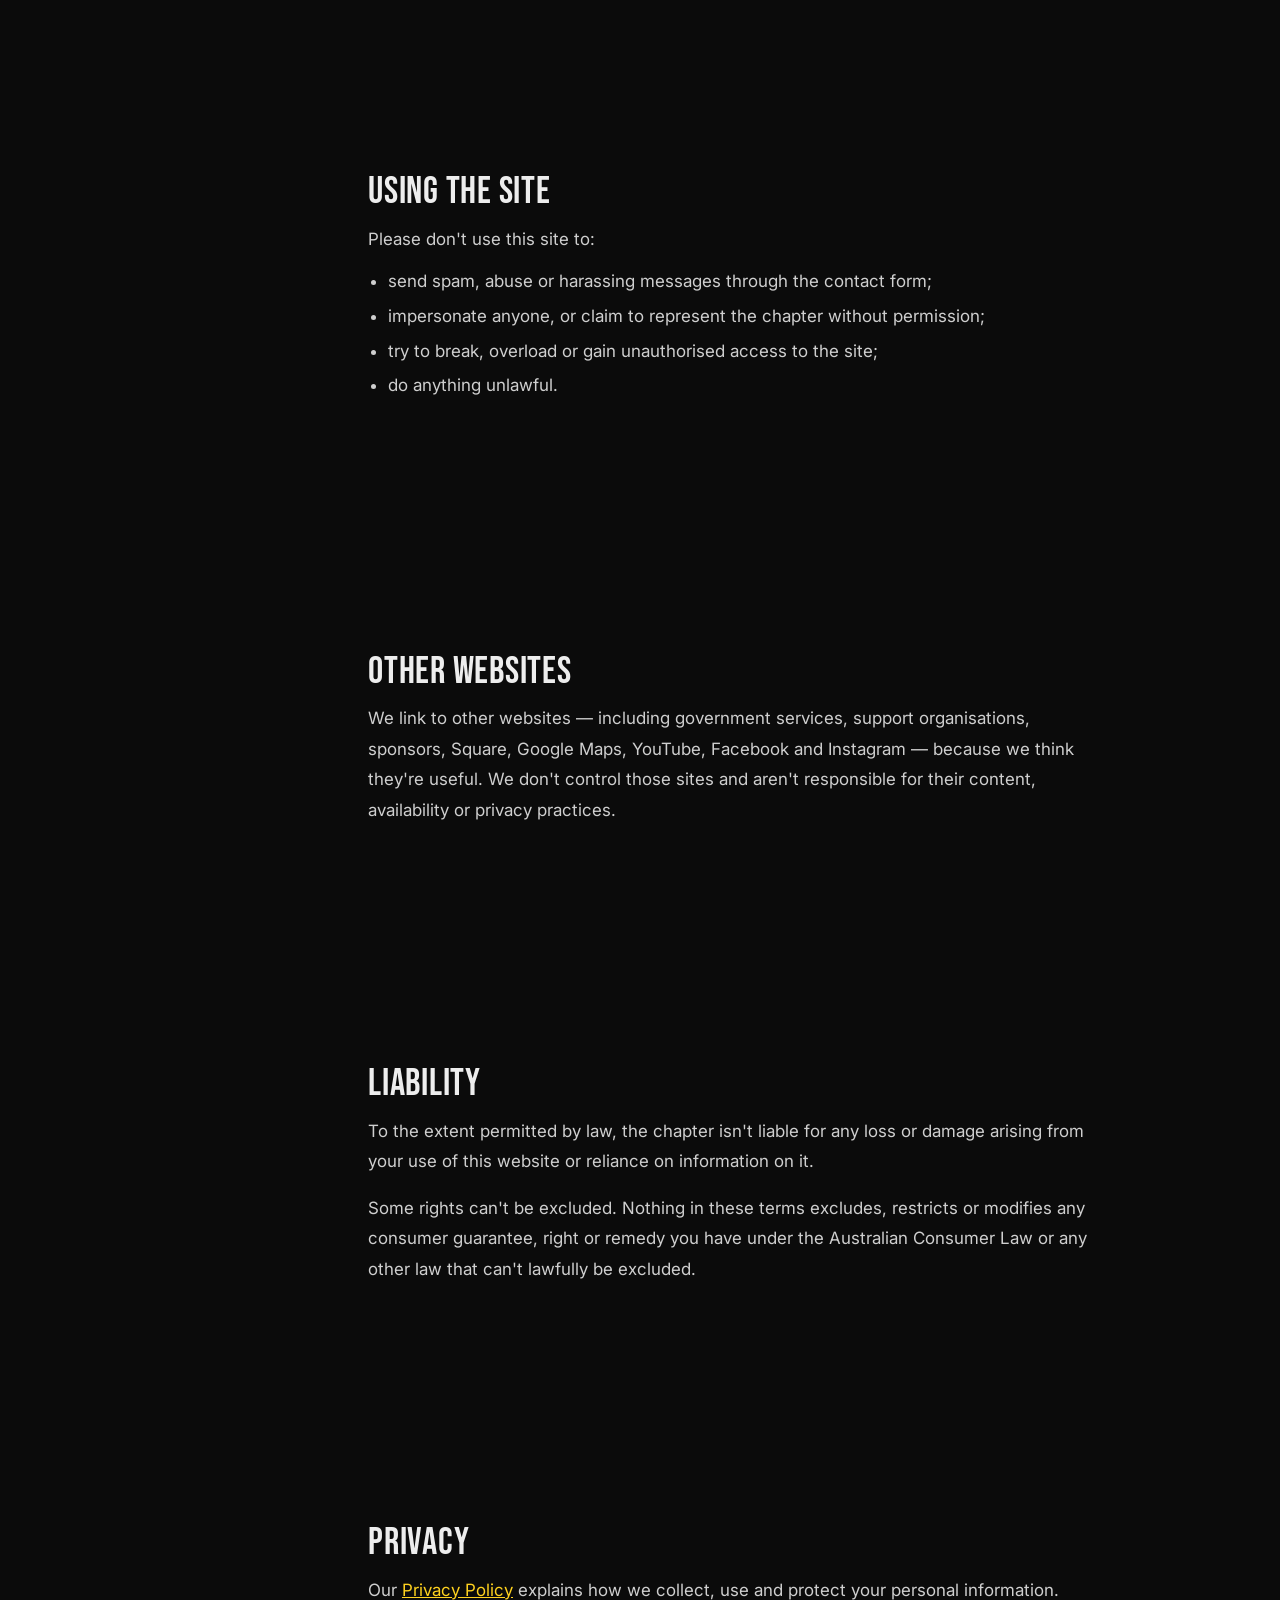
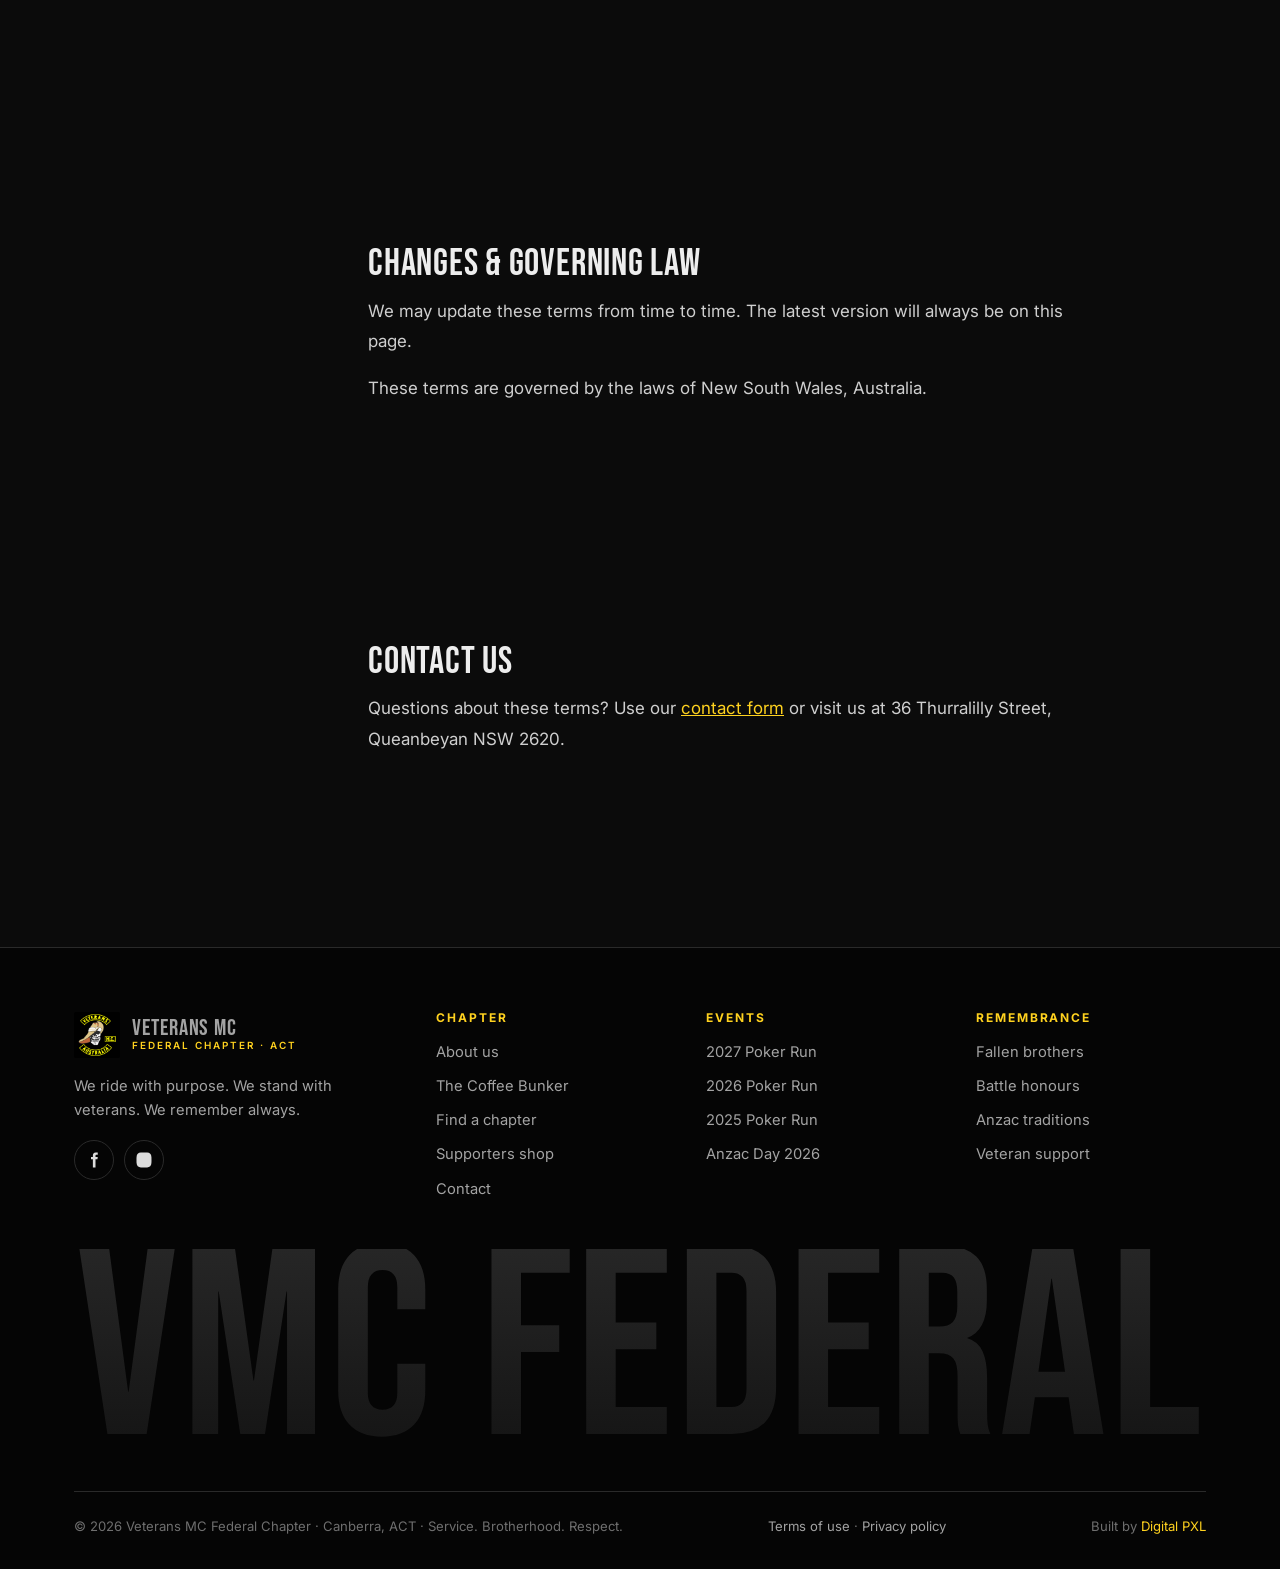
==== commit c42a2c2d: "Update terms-of-use.html" ====
--- a/terms-of-use.html
+++ b/terms-of-use.html
@@ -23,8 +23,7 @@
       <span class="eyebrow">Legal</span>
       <h1>Terms of <em>Use</em></h1>
       <p class="lead">The ground rules for using this website, registering for our events and buying from the supporters shop.</p>
-      <div class="meta-row"><span>Last updated: <b class="ph-fill">[date]</b></span></div>
-      <div class="draftnote"><span>⚠</span><div><b>Draft for the chapter to review.</b> Highlighted items like <span class="ph-fill">[this]</span> need filling in. This is a starting template, not legal advice — have someone with legal or governance experience check it before publishing, especially the event and liability sections.</div></div>
+      <div class="meta-row"><span>Last updated: <b>27 November 2026</b></span></div>
     </div>
   </section>
 
@@ -50,7 +49,7 @@
       <article class="prose">
         <section id="about">
           <h2>About these terms</h2>
-          <p>This website is run by Veterans MC Federal Chapter (<strong>"the chapter"</strong>, <strong>"we"</strong>, <strong>"us"</strong>), <span class="ph-fill">[incorporated association name, ABN / incorporation number]</span>. By using the site you agree to these terms. If you don't agree, please don't use the site.</p>
+          <p>This website is run by Veterans MC Federal Chapter (<strong>"the chapter"</strong>, <strong>"we"</strong>, <strong>"us"</strong>), the Canberra-region chapter of the Veterans Motorcycle Club. By using the site you agree to these terms. If you don't agree, please don't use the site.</p>
         </section>
 
         <section id="info">
@@ -69,15 +68,15 @@
             <li>Follow reasonable directions from event organisers and marshals. We may refuse entry to, or remove, anyone whose behaviour is unsafe or disrespectful.</li>
             <li>No alcohol or drugs while riding.</li>
             <li>Patch clubs attend by invitation only.</li>
-            <li>Events may change or be cancelled because of weather, safety or circumstances outside our control. <span class="ph-fill">[State refund policy for cancelled events and for riders who can't attend]</span></li>
+            <li>Events may change or be cancelled because of weather, safety or circumstances outside our control. If we cancel an event, we'll let registered riders know as soon as we can and explain the options for their registration.</li>
           </ul>
-          <p>Motorcycle riding carries inherent risks. To the extent permitted by law, you take part in rides and events at your own risk. <span class="ph-fill">[Confirm event insurance arrangements and whether riders sign a separate waiver on the day]</span></p>
+          <p>Motorcycle riding carries inherent risks. To the extent permitted by law, you take part in rides and events at your own risk. Any event-specific requirements, such as sign-in on the day, will be explained when you register.</p>
         </section>
 
         <section id="shop">
           <h2>Supporters shop</h2>
-          <p>Event registrations and supporters merchandise are sold through Square, and Square's terms apply to the payment. Prices are in Australian dollars and include GST where applicable. <span class="ph-fill">[Confirm GST status]</span></p>
-          <p>If something you buy is faulty or not as described, contact us and we'll sort it out. Nothing in these terms limits your rights under the Australian Consumer Law. <span class="ph-fill">[Add delivery/pick-up details and change-of-mind policy, if any]</span></p>
+          <p>Event registrations and supporters merchandise are sold through Square, and Square's terms apply to the payment. Prices are in Australian dollars.</p>
+          <p>If something you buy is faulty or not as described, contact us and we'll sort it out. Nothing in these terms limits your rights under the Australian Consumer Law. Delivery or pick-up details are shown when you order.</p>
         </section>
 
         <section id="ip">
@@ -116,12 +115,12 @@
         <section id="changes">
           <h2>Changes &amp; governing law</h2>
           <p>We may update these terms from time to time. The latest version will always be on this page.</p>
-          <p>These terms are governed by the laws of <span class="ph-fill">[New South Wales / the Australian Capital Territory — confirm]</span>, Australia.</p>
+          <p>These terms are governed by the laws of New South Wales, Australia.</p>
         </section>
 
         <section id="contact">
           <h2>Contact us</h2>
-          <p>Questions about these terms? Use our <a href="contact.html">contact form</a>, email <span class="ph-fill">[contact email]</span>, or visit us at 36 Thurralilly Street, Queanbeyan NSW 2620.</p>
+          <p>Questions about these terms? Use our <a href="contact.html">contact form</a> or visit us at 36 Thurralilly Street, Queanbeyan NSW 2620.</p>
         </section>
       </article>
     </div>
